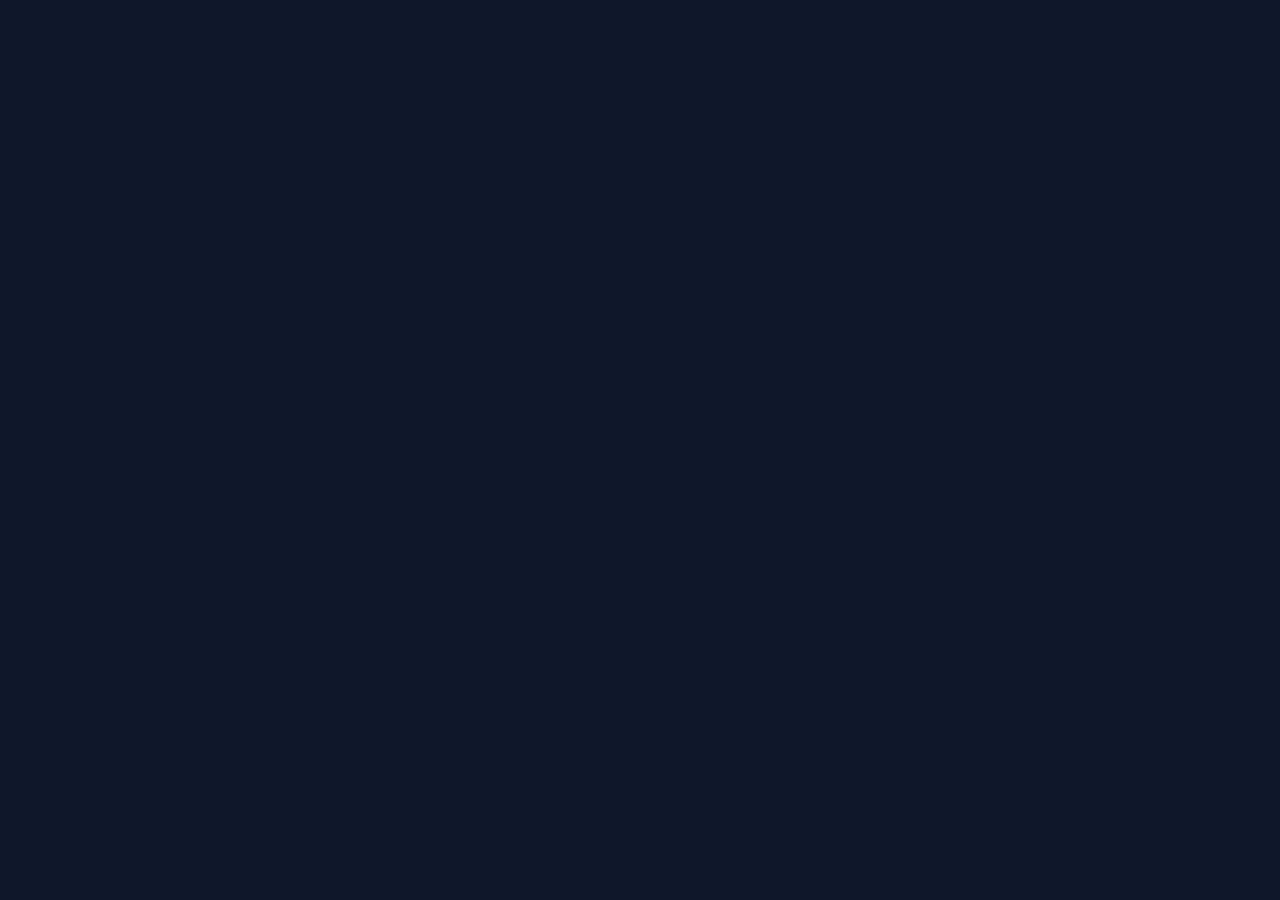
==== stats.html @ 95305a63 "Add stats page and update button functionality; enhance card styles for better responsiveness" ====
<!DOCTYPE html>
<html lang="en">

<head>
    <meta charset="UTF-8">
    <meta name="viewport" content="width=device-width, initial-scale=1.0">
    <title>top 10 game stats</title>
</head>
<style>
    

    body {
        margin: 0;
        padding-top: 50rem;
        background-color: #0F172A;
        overflow: hidden;

    }

    @media screen and (max-width: 425px) {
        


    }
</style>

<body>
      <img src="statt.jpg" alt="">

</body>

</html>
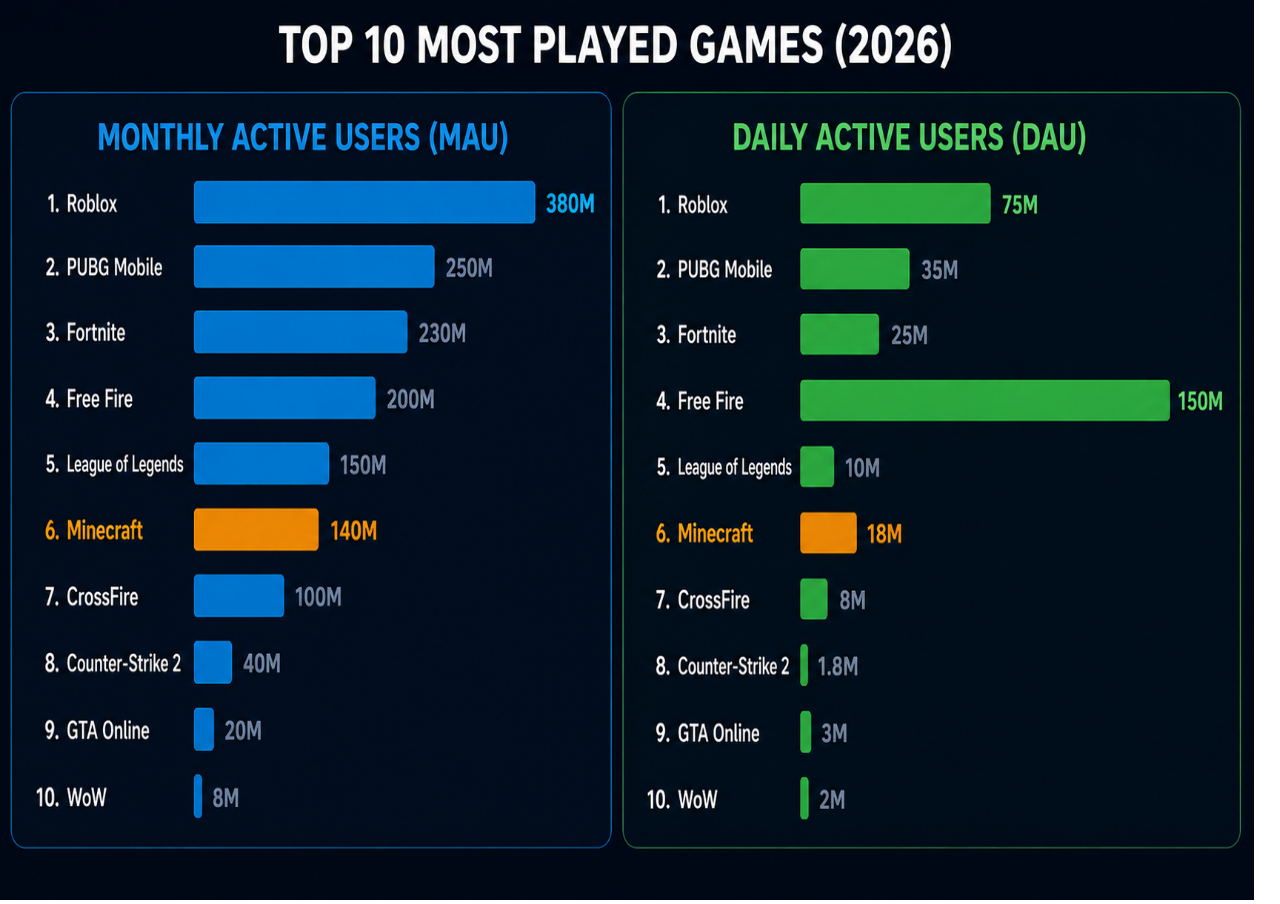
==== commit 25462274: "Add contact section to footer; update image source or svg for better layout" ====
--- a/stats.html
+++ b/stats.html
@@ -7,13 +7,19 @@
     <title>top 10 game stats</title>
 </head>
 <style>
+
+    *{
+        padding: 0;
+        margin: 0;
+    }
+    img{
+        height:100vh;
+        width:98vw
+    }
     
-
-    body {
+    body{
+        padding: 0;
         margin: 0;
-        padding-top: 50rem;
-        background-color: #0F172A;
-        overflow: hidden;
 
     }
 
@@ -25,7 +31,7 @@
 </style>
 
 <body>
-      <img src="statt.jpg" alt="">
+      <img src="statt.png" alt="">
 
 </body>
 
